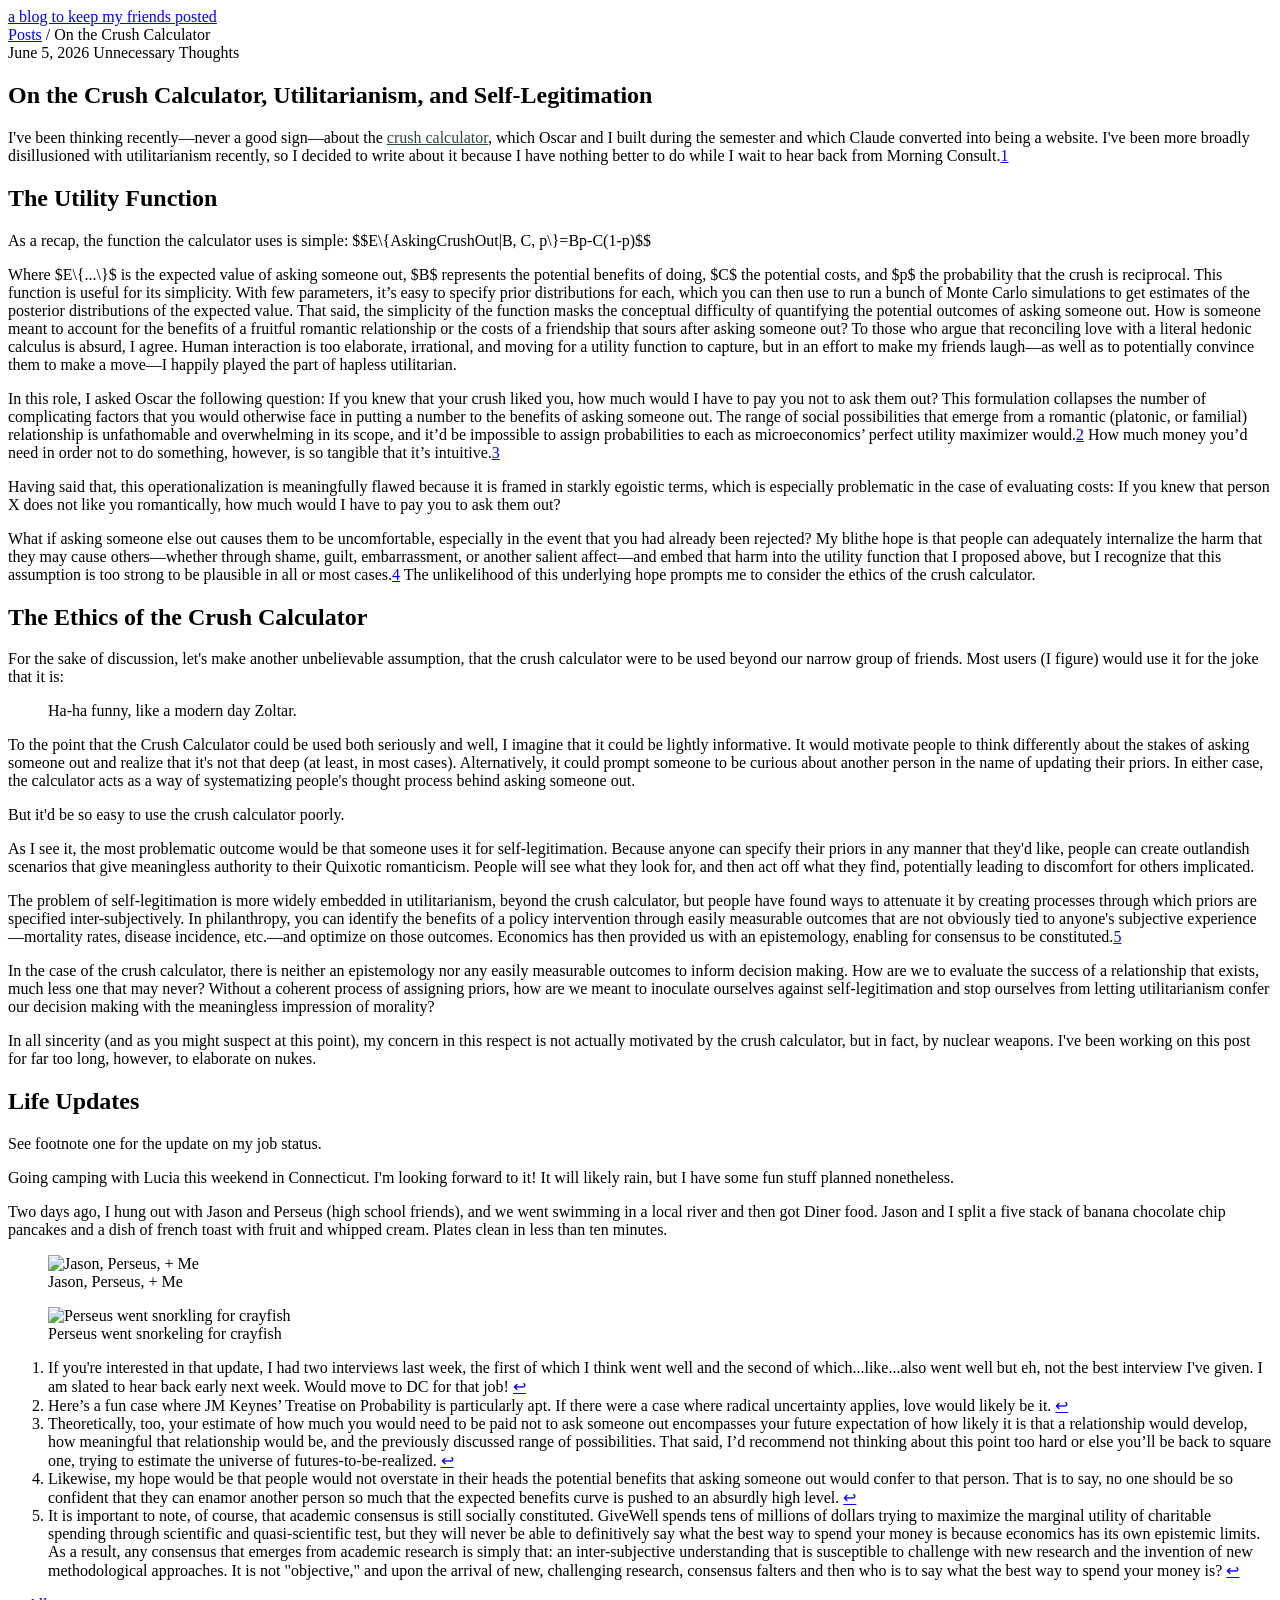
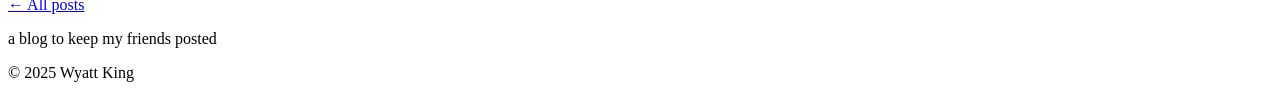
==== 2026-06-04- crush calculator.html @ 4b38e6b4 "Update 2026-06-04- crush calculator.html" ====
<!DOCTYPE html>
<html lang="en">
<head>
  <meta charset="UTF-8" />
  <meta name="viewport" content="width=device-width, initial-scale=1.0" />
  <!-- ① Change to your post title -->
  <title>on the crush calculator</title>
  <link rel="stylesheet" href="https://cdn.jsdelivr.net/npm/katex@0.16.9/dist/katex.min.css" />
  <script defer src="https://cdn.jsdelivr.net/npm/katex@0.16.9/dist/katex.min.js"></script>
  <script defer src="https://cdn.jsdelivr.net/npm/katex@0.16.9/dist/contrib/auto-render.min.js"
  onload="renderMathInElement(document.body, {
    delimiters: [
      { left: '$$', right: '$$', display: true },
      { left: '$',  right: '$',  display: false }
    ]
  })">
</script>
  <link rel="preconnect" href="https://fonts.googleapis.com" />
  <link rel="preconnect" href="https://fonts.gstatic.com" crossorigin />
  <link href="https://fonts.googleapis.com/css2?family=Playfair+Display:ital,wght@0,400;0,500;1,400;1,500&family=DM+Sans:wght@300;400;500&display=swap" rel="stylesheet" />
  <link rel="stylesheet" href="style.css" />
</head>
<body>

  <!-- ════════════════════════════════════════════
       MASTHEAD — leave unchanged for every post
       ════════════════════════════════════════════ -->
  <header class="masthead">
    <div class="masthead-inner">
      <nav class="masthead-nav">
        <a href="#"></a>
        <a href="#"></a>
        <a href="#"></a>
      </nav>
      <a class="masthead-logo" href="index.html">a blog to keep my friends posted</a>
      <div class="masthead-right"></div>
    </div>
  </header>

  <!-- ════════════════════════════════════════════
       BREADCRUMB
       ② Change "POST TITLE" to match your h1
       ════════════════════════════════════════════ -->
  <div class="breadcrumb">
    <a href="index.html">Posts</a>
    <span>/</span>
    On the Crush Calculator
  </div>

  <!-- ════════════════════════════════════════════
       ARTICLE
       ════════════════════════════════════════════ -->
  <article>
    <header class="post-header">
      <div class="post-meta">
        <!-- ③ Date — written out, e.g. "June 10, 2026" -->
        <span class="post-date">June 5, 2026</span>
        <!-- ④ Category tag — one word, lowercase, e.g. gossip / travel / misc -->
        <span class="tag">Unnecessary Thoughts</span>
      </div>
      <!-- ⑤ Post title -->
      <h1 class="post-title">On the Crush Calculator, Utilitarianism, and Self-Legitimation</h1>
    </header>
    
    <p>
      I've been thinking recently—never a good sign—about the <a href="https://wmk2114.github.io/Crush-Calculator/"; style = "color: #2a4a3e">crush calculator</a>,
      which Oscar and I built during the semester and which Claude converted into being a website. I've been more broadly disillusioned with utilitarianism recently, so
      I decided to write about it because I have nothing better to do while I wait to hear back from Morning Consult.<a href="#fn1" class="fn-ref" id="fnref1">1</a>
    </p>

    <!-- ════════════════════════════════════════════
         POST BODY
         Everything below is a live demo of every
         available element. Delete what you don't
         need and write over the example content.
         ════════════════════════════════════════════ -->
    <div class="post-body">

      <!-- ─── PARAGRAPHS ───────────────────────────
           Plain <p> tags. The stylesheet handles
           font, size (21px), line-height, and the
           gap between paragraphs automatically.
           ─────────────────────────────────────────── -->
      <h2>The Utility Function</h2>
      <p>
        As a recap, the function the calculator uses is simple:
        $$E\{AskingCrushOut|B, C, p\}=Bp-C(1-p)$$
        
        </p>
      
      
      <p>
        Where $E\{...\}$ is the expected value of asking someone out, $B$ represents the potential benefits of doing, 
        $C$ the potential costs, and $p$ the probability that the crush is reciprocal. 
        This function is useful for its simplicity. With few parameters, it’s easy to 
        specify prior distributions for each, which you can then use to run a bunch of Monte Carlo simulations to get estimates of the posterior distributions
        of the expected value. 
        That said, the simplicity of the function masks the conceptual difficulty of quantifying the potential outcomes of asking someone out.
        How is someone meant to account for 
        the benefits of a fruitful romantic relationship or the costs of a friendship that 
        sours after asking someone out? To those who argue that reconciling love with a literal 
        hedonic calculus is absurd, I agree. Human interaction is too elaborate, irrational, 
        and moving for a utility function to capture, but in an effort to make my friends 
        laugh—as well as to potentially convince them to make a move—I happily played the part of hapless utilitarian.
      </p>
      
      <p>
        In this role, I asked Oscar the following question: 
        If you knew that your crush liked you, how much would I have to pay you not to ask them out?  
        This formulation collapses the number of complicating factors that you would otherwise face in 
        putting a number to the benefits of asking someone out. 
        The range of social possibilities that emerge from a romantic (platonic, or familial) relationship is 
        unfathomable and overwhelming in its scope, and it’d be impossible to assign probabilities to each as 
        microeconomics’ perfect utility maximizer would.<a href="#fn2" class="fn-ref" id="fnref2">2</a> 
        How much money you’d need in order not to do something, 
        however, is so tangible that it’s intuitive.<a href="#fn3" class="fn-ref" id="fnref3">3</a>
      </p>
      
      <p>
        Having said that, this operationalization is meaningfully flawed because it is framed 
        in starkly egoistic terms, which is especially problematic in the case of evaluating costs: 
        If you knew that person X does not like you romantically, how much would I have to pay you to ask them out? 
      </p>
      
      <p>
        What if asking someone else out causes them to be uncomfortable, especially in the event that you had already 
        been rejected? 
        My blithe hope is that people can adequately internalize the harm that they may 
        cause others—whether through shame, guilt, embarrassment, or another salient affect—and embed 
        that harm into the utility function that I proposed above, but I recognize that this assumption is too strong
        to be plausible in all or most cases.<a href="#fn4" class="fn-ref" id="fnref4">4</a> The unlikelihood of this 
        underlying hope prompts me to consider the ethics of the crush calculator.
      </p>
      
      <h2>The Ethics of the Crush Calculator</h2>
      
      <p>
        For the sake of discussion, let's make another unbelievable assumption, that the crush calculator were to be used
        beyond our narrow group of friends. Most users (I figure) would use it for the joke that it is:
      </p>
      
      <blockquote>
        Ha-ha funny, like a modern day Zoltar.
      </blockquote>
      
      <p>
        To the point that the Crush Calculator could be used both seriously and well, I imagine that it could be lightly informative. 
        It would motivate people to think differently about the stakes of asking someone out and realize that it's not that deep (at least, in most cases).
        Alternatively, it could prompt someone to be curious about another person in the name of updating their priors. 
        In either case, the calculator acts as a way of systematizing people's thought process behind asking someone out.
      </p>
      
      <p>
        But it'd be so easy to use the crush calculator poorly.
      </p>
      
      <p>
        As I see it, the most problematic outcome would be that someone uses it for self-legitimation. Because anyone can specify their priors in 
        any manner that they'd like, people can create outlandish scenarios that give meaningless authority to their Quixotic romanticism.
        People will see what they look for, and then act off what they find, potentially leading to discomfort 
        for others implicated.
      </p>
      
      <p>
        The problem of self-legitimation is more widely embedded in utilitarianism, beyond the crush calculator, but people have found ways to attenuate it by creating processes through which
        priors are specified
        inter-subjectively. In philanthropy, you
        can identify the benefits of a policy intervention through 
        easily measurable outcomes that are not obviously tied to anyone's subjective experience—mortality rates, disease incidence, etc.—and optimize on those outcomes.
        Economics has then provided us with an epistemology, enabling for consensus to be constituted.<a href="#fn5" class="fn-ref" id="fnref5">5</a>
      </p>
      
      <p>
        In the case of the crush calculator, there is neither an epistemology nor any easily measurable outcomes to inform decision making.
        How are we to evaluate the success of a relationship that exists, much less one that may never? Without a coherent process of assigning priors,
        how are we meant to inoculate ourselves against self-legitimation and stop ourselves from letting utilitarianism confer our decision making with 
        the meaningless impression of morality?
      </p>
      
      <p>
        In all sincerity (and as you might suspect at this point), my concern in this respect is not actually motivated by the crush calculator, but in fact,
        by nuclear weapons. I've been working on this post for far too long, however, to elaborate on nukes.
      </p>
      
      <h2>Life Updates</h2>
      <p>
        See footnote one for the update on my job status.
      </p>
      
       <p>
        Going camping with Lucia this weekend in Connecticut. I'm looking forward to it! It will likely rain, but I have some fun stuff planned nonetheless.
      </p>
      
      <p>
        Two days ago, I hung out with Jason and Perseus (high school friends),
      and we went swimming in a local river and then got Diner food. Jason and I split a five stack of banana chocolate chip pancakes and a dish of french toast with fruit and whipped cream. Plates clean in less than ten minutes.
      </p>
      
      <figure class="post-photo">
        <img src="imgs/IMG_0951.jpg" alt="Jason, Perseus, + Me" />
        <figcaption>Jason, Perseus, + Me</figcaption>
      </figure>
      
      <figure class="post-photo">
        <img src="imgs/PANA1291.jpg" alt="Perseus went snorkling for crayfish" />
        <figcaption>Perseus went snorkeling for crayfish</figcaption>
      </figure>
      
        <!-- Footnotes — always at the very bottom of .post-body -->
  <aside class="footnotes">
    <ol>
      <li id="fn1">
        If you're interested in that update, I had two interviews last week, the first of which I think went well and the second
        of which...like...also went well but eh, not the best interview I've given. I am slated to hear back early next week. Would move to DC for that job!
        <a href="#fnref1" class="fn-back">↩</a>
      </li>
      <li id="fn2">
        Here’s a fun case where JM Keynes’ Treatise on Probability is particularly apt. If there were a case where radical uncertainty applies, love would likely be it.
        <a href="#fnref2" class="fn-back">↩</a>
      </li>
      <li id="fn3">
        Theoretically, too, your estimate of how much you would need to be paid not to 
        ask someone out encompasses your future expectation of how likely it is that a 
        relationship would develop, how meaningful that relationship would be, and the 
        previously discussed range of possibilities. That said, I’d recommend not thinking about 
        this point too hard or else you’ll be back to square one, trying to estimate the universe of futures-to-be-realized. 
        <a href="#fnref3" class="fn-back">↩</a>
      </li>
      <li id="fn4">
        Likewise, my hope would be that people would not overstate in 
        their heads the potential benefits that asking someone out would confer to that person.
        That is to say, no one should be so confident
        that they can enamor another person so much that the expected benefits curve is pushed to an absurdly high level.
        <a href="#fnref4" class="fn-back">↩</a>
      </li>
            <li id="fn5">
        It is important to note, of course, that academic consensus is still socially constituted.
        GiveWell spends tens of millions of dollars trying to maximize the marginal utility of charitable spending through
        scientific and quasi-scientific test, but they will never be able to definitively say what the best way to
        spend your money is because economics has its own epistemic limits. As a result, any consensus that emerges
        from academic research is simply that: an inter-subjective understanding that is susceptible to challenge with new research
        and the invention of new methodological approaches. It is not "objective," and upon the arrival of new, challenging research,
        consensus falters and then who is to say what the best way to spend your money is?
        <a href="#fnref5" class="fn-back">↩</a>
      </li>
    </ol>
  </aside>
      
      </div>

 
  </article>

  <!-- ════════════════════════════════════════════
       POST NAV
       "← All posts" always stays.
       Uncomment the right arrow when a newer
       post exists and fill in its filename.
       ════════════════════════════════════════════ -->
  <div class="post-nav">
    <a href="/index.html">← All posts</a>
    <!--
    <a href="/posts/NEXT-POST-SLUG.html">Next post →</a>
    -->
  </div>

  <!-- ════════════════════════════════════════════
       FOOTER — leave unchanged
       ════════════════════════════════════════════ -->
  <footer>
    <p class="footer-logo">a blog to keep my friends posted</p>
    <p>&copy; 2025 Wyatt King</p>
  </footer>

</body>
</html>
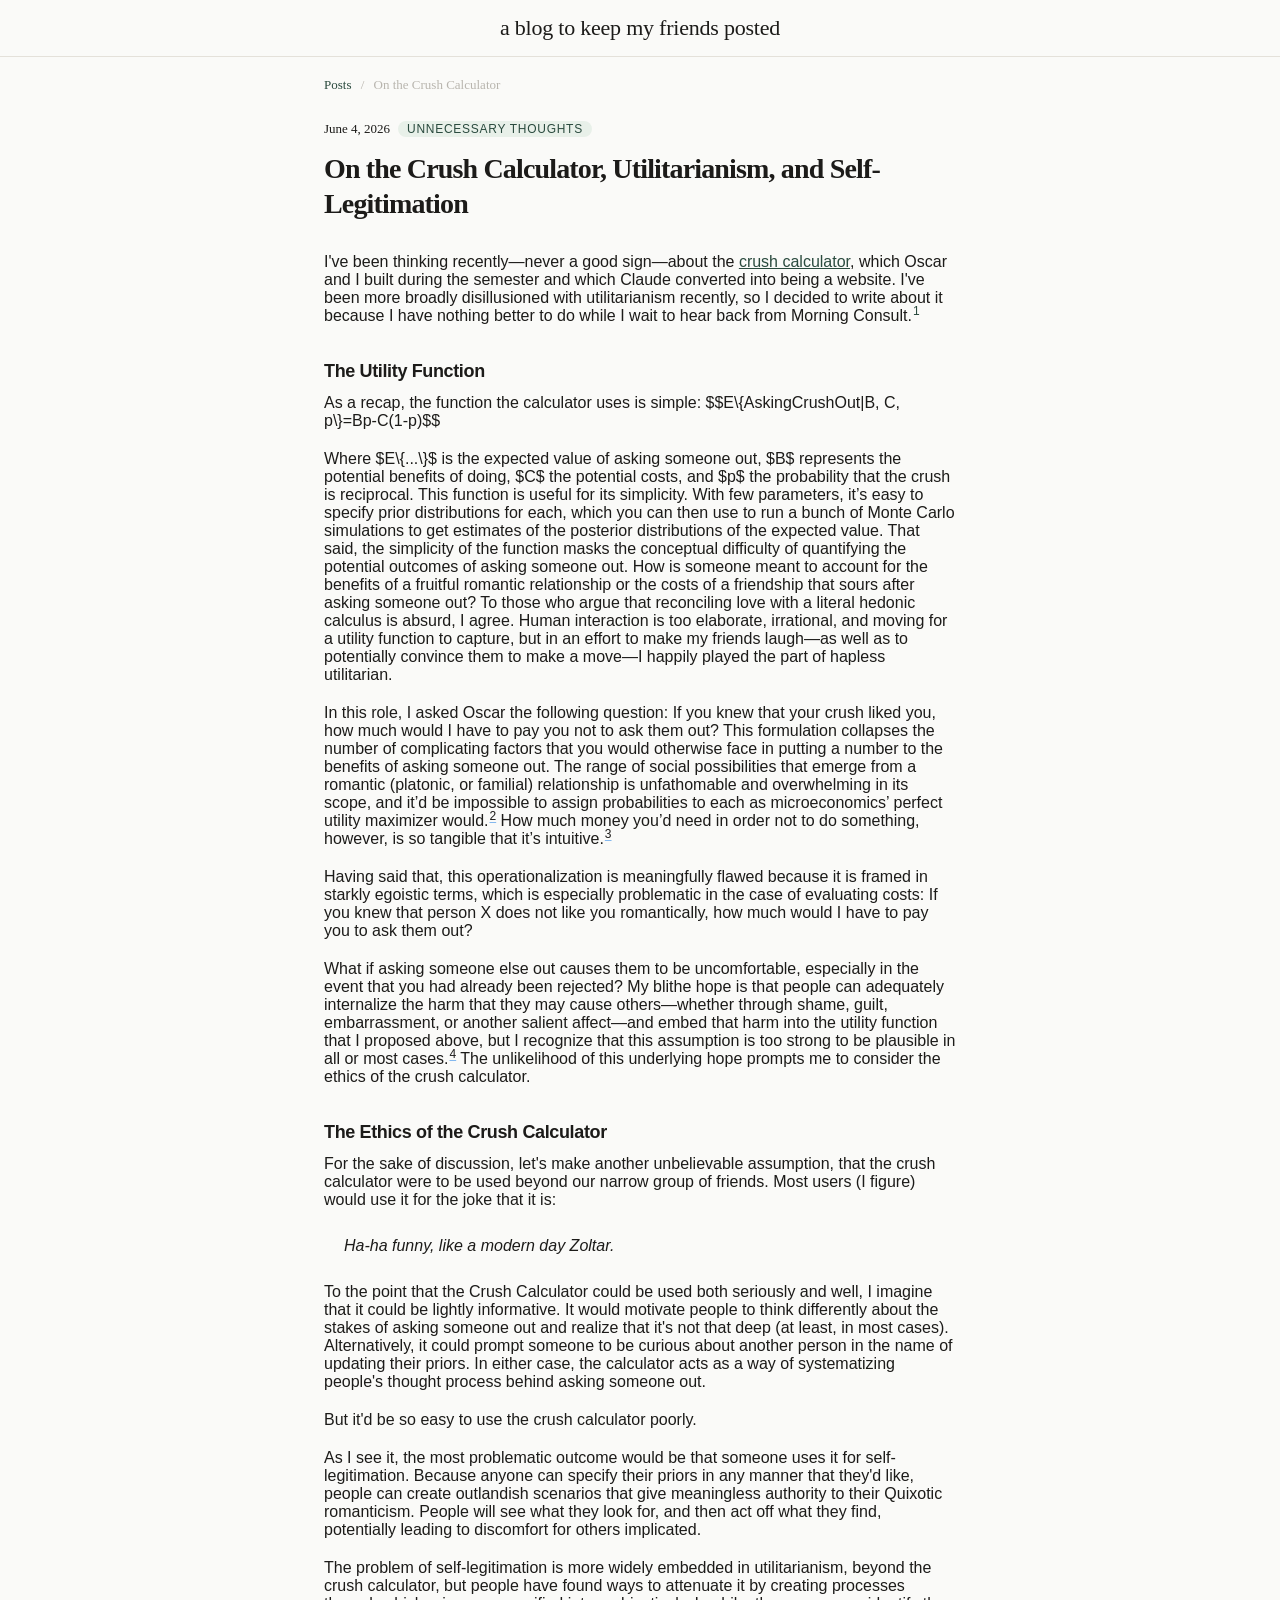
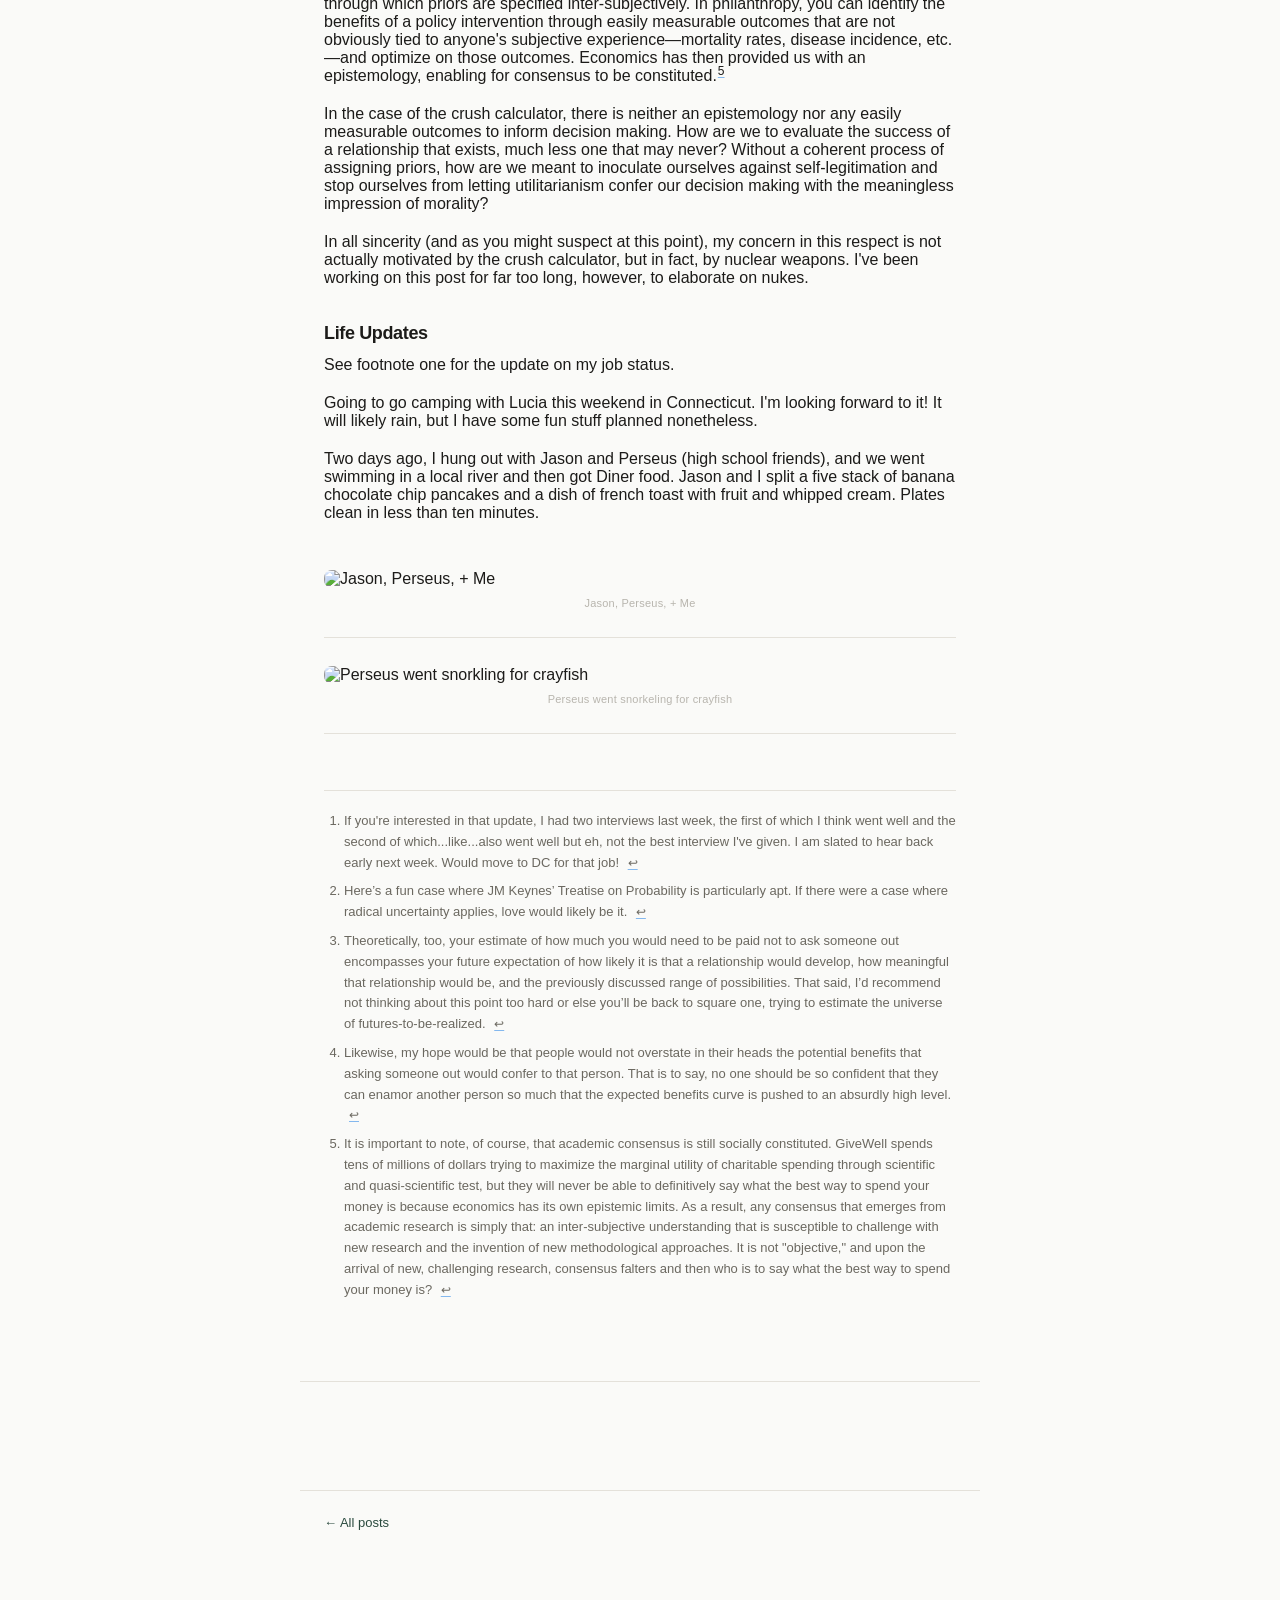
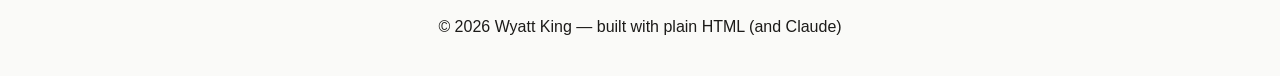
==== commit 95e6578f: "Update 2026-06-04- crush calculator.html" ====
--- a/2026-06-04- crush calculator.html
+++ b/2026-06-04- crush calculator.html
@@ -32,7 +32,7 @@
         <a href="#"></a>
         <a href="#"></a>
       </nav>
-      <a class="masthead-logo" href="index.html">a blog to keep my friends posted</a>
+      <a class="masthead-logo" href="https://isthistheplace.github.io/a-blog-to-keep-my-friends-posted/index.html">a blog to keep my friends posted</a>
       <div class="masthead-right"></div>
     </div>
   </header>
@@ -54,7 +54,7 @@
     <header class="post-header">
       <div class="post-meta">
         <!-- ③ Date — written out, e.g. "June 10, 2026" -->
-        <span class="post-date">June 5, 2026</span>
+        <span class="post-date">June 4, 2026</span>
         <!-- ④ Category tag — one word, lowercase, e.g. gossip / travel / misc -->
         <span class="tag">Unnecessary Thoughts</span>
       </div>
@@ -188,7 +188,7 @@
       </p>
       
        <p>
-        Going camping with Lucia this weekend in Connecticut. I'm looking forward to it! It will likely rain, but I have some fun stuff planned nonetheless.
+        Going to go camping with Lucia this weekend in Connecticut. I'm looking forward to it! It will likely rain, but I have some fun stuff planned nonetheless.
       </p>
       
       <p>
@@ -251,6 +251,25 @@
  
   </article>
 
+    <div class="comments-wrap">
+<script src="https://giscus.app/client.js"
+        data-repo="isthistheplace/a-blog-to-keep-my-friends-posted"
+        data-repo-id="R_kgDOSyWA9Q"
+        data-category="Comments"
+        data-category-id="DIC_kwDOSyWA9c4C-3jo"
+        data-mapping="pathname"
+        data-strict="0"
+        data-reactions-enabled="1"
+        data-emit-metadata="0"
+        data-input-position="bottom"
+        data-theme="light_high_contrast"
+        data-lang="en"
+        crossorigin="anonymous"
+        async>
+</script>
+  </div>
+
+
   <!-- ════════════════════════════════════════════
        POST NAV
        "← All posts" always stays.
@@ -258,7 +277,7 @@
        post exists and fill in its filename.
        ════════════════════════════════════════════ -->
   <div class="post-nav">
-    <a href="/index.html">← All posts</a>
+    <a href="index.html">← All posts</a>
     <!--
     <a href="/posts/NEXT-POST-SLUG.html">Next post →</a>
     -->
@@ -268,8 +287,7 @@
        FOOTER — leave unchanged
        ════════════════════════════════════════════ -->
   <footer>
-    <p class="footer-logo">a blog to keep my friends posted</p>
-    <p>&copy; 2025 Wyatt King</p>
+    &copy; 2026 Wyatt King &mdash; built with plain HTML (and Claude)
   </footer>
 
 </body>
--- a/style.css
+++ b/style.css
@@ -0,0 +1,879 @@
+/* ============================================================
+   Field Notes — Shared Stylesheet
+   ============================================================
+   Import this file in every page:
+   <link rel="stylesheet" href="/style.css" />
+   ============================================================ */
+
+/* ── Reset & Box Model ── */
+*, *::before, *::after { box-sizing: border-box; margin: 0; padding: 0; }
+
+/* ── Design Tokens ── */
+:root {
+  --serif:      'Playfair Display', Georgia, serif;
+  --sans:       'DM Sans', -apple-system, 'SF Pro Text', sans-serif;
+
+  --ink:        #1c1b19;
+  --ink-soft:   #6b6860;
+  --ink-faint:  #b8b5ae;
+  --paper:      #fafaf8;
+  --rule:       #e4e1da;
+  --accent:     #2a4a3e;
+
+  --max-width:  680px;
+  --radius:     8px;
+}
+
+html { scroll-behavior: smooth; }
+body {
+  font-family: var(--sans);
+  background: var(--paper);
+  color: var(--ink);
+  -webkit-font-smoothing: antialiased;
+}
+
+
+/* ============================================================
+   MASTHEAD (shared across all pages)
+   ============================================================ */
+.masthead {
+  border-bottom: 1px solid var(--rule);
+  padding: 0 40px;
+  background: var(--paper);
+  position: sticky;
+  top: 0;
+  z-index: 10;
+}
+.masthead-inner {
+  max-width: 1080px;
+  margin: 0 auto;
+  display: grid;
+  grid-template-columns: 1fr auto 1fr;
+  align-items: center;
+  height: 56px;
+}
+.masthead-nav { display: flex; gap: 24px; }
+.masthead-nav a,
+.masthead-right a {
+  font-size: 11px;
+  letter-spacing: .12em;
+  text-transform: uppercase;
+  color: var(--ink-soft);
+  text-decoration: none;
+  font-weight: 500;
+  transition: color .15s;
+}
+.masthead-nav a:hover,
+.masthead-right a:hover { color: var(--ink); }
+.masthead-logo {
+  font-family: var(--serif);
+  font-size: 22px;
+  font-weight: 500;
+  letter-spacing: -.01em;
+  text-align: center;
+  color: var(--ink);
+  text-decoration: none;
+}
+.masthead-right { display: flex; justify-content: flex-end; align-items: center; }
+
+
+/* ============================================================
+   SEARCH (index.html only, but defined here for convenience)
+   ============================================================ */
+.search-wrap { position: relative; }
+.search-input {
+  width: 0; padding: 0;
+  border: none; border-bottom: 1px solid transparent;
+  background: transparent;
+  font-family: var(--sans); font-size: 12px; color: var(--ink);
+  outline: none;
+  transition: width .25s ease, padding .25s ease, border-color .25s ease;
+  vertical-align: middle;
+}
+.search-input::placeholder { color: var(--ink-faint); }
+.search-input.open { width: 160px; padding: 2px 24px 2px 0; border-bottom-color: var(--rule); }
+.search-input.open:focus { border-bottom-color: var(--ink-soft); }
+.search-btn {
+  background: none; border: none; cursor: pointer;
+  padding: 0 0 0 10px; color: var(--ink-soft);
+  display: flex; align-items: center; transition: color .15s;
+}
+.search-btn:hover { color: var(--ink); }
+.search-clear {
+  position: absolute; right: 20px; top: 50%; transform: translateY(-50%);
+  background: none; border: none; cursor: pointer;
+  color: var(--ink-faint); font-size: 14px; line-height: 1; padding: 0; display: none;
+}
+.search-clear.visible { display: block; }
+
+
+/* ============================================================
+   SHARED COLUMN / PAGE WRAPPER
+   ============================================================ */
+.page {
+  max-width: var(--max-width);
+  margin: 0 auto;
+  padding: 0 40px;
+}
+
+
+/* ============================================================
+   HERO IMAGE  (index.html)
+   ============================================================ */
+.hero {
+  max-width: var(--max-width);
+  margin: 36px auto 0;
+  padding: 0 40px;
+}
+.hero img {
+  display: block;
+  width: 100%;
+  height: auto;
+  border-radius: var(--radius);
+}
+
+
+/* ============================================================
+   POST LIST  (index.html)
+   ============================================================ */
+.post-list-container {
+  position: relative;
+  overflow: hidden;
+}
+
+.post-list-container.collapsed {
+  max-height: calc(3 * 110px);
+}
+
+.post-list {
+  margin-top: 36px;
+  padding-bottom: 60px;
+}
+
+.post-list-footer {
+  position: absolute;
+  inset: auto 0 0;
+  display: grid;
+  place-items: center;
+  pointer-events: none;
+}
+
+.post-list-fade {
+  position: absolute;
+  inset: auto 0 0;
+  height: 140px;
+  background: linear-gradient(transparent, rgba(250, 248, 248, 0.95) 50%, var(--paper));
+  pointer-events: none;
+}
+
+.post-list-more {
+  position: relative;
+  z-index: 1;
+  margin-bottom: 16px;
+  width: 44px;
+  height: 44px;
+  border: 1px solid rgba(28, 27, 25, 0.15);
+  border-radius: 999px;
+  background: rgba(255, 255, 255, 0.95);
+  color: var(--ink);
+  cursor: pointer;
+  pointer-events: auto;
+  display: inline-flex;
+  align-items: center;
+  justify-content: center;
+  transition: transform .2s ease, background .2s ease;
+}
+
+.post-list-more:hover {
+  transform: translateY(-2px);
+  background: #fff;
+}
+
+.post-list-container:not(.collapsed) .post-list-footer {
+  display: none;
+}
+
+.post-row {
+  display: flex;
+  align-items: baseline;
+  justify-content: space-between;
+  gap: 24px;
+  padding: 20px 0;
+  border-bottom: 1px solid var(--rule);
+  text-decoration: none;
+  color: inherit;
+}
+.post-row:first-child { border-top: 1px solid var(--rule); }
+.post-row.hidden { display: none; }
+.post-row-left { flex: 1; min-width: 0; }
+.post-kicker {
+  font-size: 10px;
+  letter-spacing: .14em;
+  text-transform: uppercase;
+  color: var(--accent);
+  font-weight: 500;
+  margin-bottom: 6px;
+}
+.post-row-title {
+  font-family: var(--serif);
+  font-size: 20px;
+  line-height: 1.3;
+  letter-spacing: -.01em;
+  margin-bottom: 6px;
+  transition: color .15s;
+}
+.post-row:hover .post-row-title { color: var(--accent); }
+.post-row-excerpt { font-size: 13px; line-height: 1.55; color: var(--ink-soft); }
+.post-row-meta { font-size: 11px; color: var(--ink-faint); white-space: nowrap; flex-shrink: 0; text-align: right; }
+.post-row-meta span { display: block; line-height: 1.7; }
+
+.no-results {
+  display: none;
+  padding: 48px 0;
+  font-size: 14px;
+  color: var(--ink-faint);
+  text-align: center;
+  border-top: 1px solid var(--rule);
+}
+
+
+/* ============================================================
+   INLINE PHOTO  (usable on both index and post pages)
+   Drop a <figure class="post-photo"> anywhere to insert a photo.
+   ============================================================ */
+.post-photo { padding: 28px 0; border-bottom: 1px solid var(--rule); }
+.post-photo img {
+  display: block;
+  width: 100%;
+  height: auto;
+  border-radius: var(--radius);
+  border: none;
+}
+.post-photo figcaption {
+  margin-top: 9px;
+  font-size: 11px;
+  color: var(--ink-faint);
+  letter-spacing: .02em;
+  text-align: center;
+}
+
+
+/* ============================================================
+   POST PAGE  (post.html and all individual posts)
+   ============================================================ */
+
+/* Breadcrumb */
+.breadcrumb {
+  font-family: var(--serif);
+  max-width: var(--max-width);
+  margin: 0 auto;
+  padding: 20px 24px 0;
+  font-size: 13px;
+  color: var(--ink-faint);
+}
+.breadcrumb a { color: var(--accent); text-decoration: none; }
+.breadcrumb a:hover { text-decoration: underline; }
+.breadcrumb span { margin: 0 6px; }
+
+
+/* Article wrapper */
+article {
+  max-width: var(--max-width);
+  margin: 0 auto;
+  padding: 28px 24px 80px;
+}
+
+/* Post header */
+.post-header { 
+  margin-bottom: 32px; 
+  
+}
+.post-meta {
+  display: flex;
+  align-items: center;
+  gap: 8px;
+  flex-wrap: wrap;
+  margin-bottom: 14px;
+}
+.post-date {
+  font-family: var(--serif);
+  font-size: 13px;
+      color: var(--color-muted);}
+.tag {
+  font-size: 12px;
+  font-weight: 500;
+  color: var(--accent);
+  background: #e8f0e9;
+  border-radius: 20px;
+  padding: 1px 9px;
+  font-family: var(--sans);
+  text-transform: uppercase;
+  letter-spacing: .06em;
+}
+h1.post-title {
+  font-family: var(--serif);
+  font-size: 28px;
+      font-weight: 700;
+      letter-spacing: -0.03em;
+      line-height: 1.25;
+      color: var(--color-text);
+}
+
+/* Post subtitle
+   Usage: place immediately after <h1 class="post-title">
+   <p class="post-subtitle">Your subtitle here</p>
+*/
+.post-subtitle {
+  font-family: var(--serif);
+  font-size: 18px;
+  font-weight: 400;
+  font-style: italic;
+  color: var(--ink-soft);
+  line-height: 1.4;
+  margin-top: 10px;
+}
+
+/* Post body */
+.post-body { font-size: 16px; }
+
+    .post-body p { margin-bottom: 20px; }
+    .post-body p:last-child { margin-bottom: 0; }
+
+    .post-body h2 {
+      font-size: 18px;
+      font-weight: 600;
+      letter-spacing: -0.02em;
+      margin: 36px 0 12px;
+    }
+
+    .post-body blockquote {
+      border-left: 3px solid var(--color-border);
+      margin: 24px 0;
+      padding: 4px 0 4px 20px;
+      color: var(--color-muted);
+      font-style: italic;
+    }
+
+    .post-body a {
+      color: var(--color-accent);
+      text-decoration: underline;
+      text-decoration-color: #84b8ee;
+      text-underline-offset: 2px;
+    }
+    .post-body a:hover { text-decoration-color: var(--color-accent); }
+
+    .post-body hr {
+      border: none;
+      border-top: 1px solid var(--color-border);
+      margin: 40px 0;
+    }
+
+    .video-wrap {
+      position: relative;
+      width: 100%;
+      padding-bottom: 56.25%;
+      height: 0;
+      overflow: hidden;
+      margin: 0;
+      border-radius: 14px;
+      box-shadow: 0 12px 30px rgba(28, 27, 25, 0.08);
+    }
+
+    .video-wrap iframe {
+      position: absolute;
+      inset: 0;
+      width: 100%;
+      height: 100%;
+      border: 0;
+      border-radius: 14px;
+    }
+
+    .video-gallery {
+      margin: 32px 0;
+    }
+
+    .video-gallery h2 {
+      margin-bottom: 20px;
+      font-size: 22px;
+      letter-spacing: -0.02em;
+    }
+
+    .carousel-container {
+      overflow: hidden;
+      position: relative;
+    }
+
+    .carousel-track {
+      display: flex;
+      transition: transform 0.35s ease;
+      gap: 0;
+    }
+
+    .carousel-item {
+      min-width: 100%;
+      flex-shrink: 0;
+      box-sizing: border-box;
+      padding: 0 12px;
+    }
+
+    .carousel-container {
+      overflow: hidden;
+      position: relative;
+      margin: 0 -12px;
+    }
+
+    .video-card {
+      display: flex;
+      flex-direction: column;
+      gap: 12px;
+      background: #fff;
+      border: 1px solid rgba(224, 221, 217, 0.9);
+      border-radius: 16px;
+      padding: 16px;
+      box-shadow: 0 10px 24px rgba(28, 27, 25, 0.05);
+    }
+
+    .video-caption {
+      margin: 0;
+      font-size: 14px;
+      color: var(--ink-soft);
+    }
+
+    .carousel-controls {
+      display: flex;
+      justify-content: center;
+      align-items: center;
+      gap: 16px;
+      margin-top: 18px;
+    }
+
+    .carousel-button {
+      width: 44px;
+      height: 44px;
+      border: 1px solid rgba(28, 27, 25, 0.15);
+      border-radius: 999px;
+      background: #fff;
+      color: var(--ink);
+      font-size: 18px;
+      cursor: pointer;
+      transition: transform 0.2s ease, background 0.2s ease;
+    }
+
+    .carousel-button:hover {
+      transform: translateY(-1px);
+      background: #f8f6f2;
+    }
+
+    .carousel-counter {
+      font-size: 14px;
+      color: var(--ink-soft);
+    }
+
+    @media (max-width: 820px) {
+      .carousel-controls {
+        flex-direction: column;
+      }
+    }
+
+/* Post nav (prev / next) */
+.post-nav {
+  max-width: var(--max-width);
+  margin: 0 auto;
+  padding: 24px 24px 48px;
+  display: flex;
+  justify-content: space-between;
+  border-top: 1px solid var(--rule);
+}
+.post-nav a {
+  font-family: var(--sans);
+  font-size: 13px;
+  color: var(--accent);
+  text-decoration: none;
+  display: flex;
+  align-items: center;
+  gap: 5px;
+}
+.post-nav a:hover { text-decoration: underline; }
+
+
+/* ============================================================
+   SEARCH HIGHLIGHT  (shared)
+   ============================================================ */
+mark {
+  background: #e8f0e9;
+  color: var(--accent);
+  border-radius: 2px;
+  padding: 0 1px;
+  font-style: normal;
+}
+
+/* ============================================================
+   FOOTNOTES
+   ============================================================
+   USAGE:
+ 
+   1. In your text, place the superscript reference:
+      <a href="#fn1" class="fn-ref" id="fnref1">1</a>
+ 
+   2. At the bottom of .post-body, add the footnote list:
+      <aside class="footnotes">
+        <ol>
+          <li id="fn1">
+            The footnote text goes here.
+            <a href="#fnref1" class="fn-back">↩</a>
+          </li>
+        </ol>
+      </aside>
+ 
+   The ↩ link jumps the reader back to where they were in the text.
+   Repeat the pattern for as many footnotes as you need,
+   incrementing the numbers: fn1/fnref1, fn2/fnref2, etc.
+   ============================================================ */
+ 
+/* Superscript reference number in the body text */
+.fn-ref {
+  font-family: var(--sans);
+  font-size: 12px;
+  font-style: normal;
+  vertical-align: super;
+  line-height: 0;             /* prevents the superscript from expanding line-height */
+  color: var(--accent);
+  text-decoration: none;
+  margin-left: 1px;
+}
+.fn-ref:hover { text-decoration: underline; }
+ 
+/* Footnote section container */
+.footnotes {
+  margin-top: 56px;
+  padding-top: 20px;
+  border-top: 1px solid var(--rule);
+}
+ 
+/* Ordered list inside the footnote block */
+.footnotes ol {
+  list-style: decimal;
+  padding-left: 20px;
+  margin: 0;
+}
+ 
+/* Each footnote item */
+.footnotes li {
+  font-family: var(--sans);
+  font-size: 13px;
+  line-height: 1.6;
+  color: var(--ink-soft);
+  margin-bottom: 8px;
+}
+.footnotes li:last-child { margin-bottom: 0; }
+ 
+/* The ↩ back-link */
+.fn-back {
+  font-size: 12px;
+  color: var(--ink-faint);
+  text-decoration: none;
+  margin-left: 5px;
+}
+.fn-back:hover { color: var(--accent); }
+ 
+
+/* ============================================================
+   COMMENTS  (Giscus embed)
+   ============================================================ */
+.comments-wrap {
+  max-width: var(--max-width);
+  margin: 0 auto;
+  padding: 48px 24px 60px;
+  border-top: 1px solid var(--rule);
+}
+
+.updates-cta {
+  max-width: var(--max-width);
+  margin: 32px auto;
+  padding: 0 24px;
+}
+
+.updates-cta-card {
+  display: flex;
+  flex-wrap: wrap;
+  justify-content: space-between;
+  gap: 24px;
+  background: #ffffff;
+  border: 1px solid var(--rule);
+  border-radius: 18px;
+  padding: 28px;
+  box-shadow: 0 14px 32px rgba(28, 27, 25, 0.06);
+}
+
+.updates-cta-copy {
+  max-width: 520px;
+}
+
+.updates-cta-label {
+  margin: 0 0 10px;
+  font-size: 11px;
+  letter-spacing: .14em;
+  text-transform: uppercase;
+  color: var(--accent);
+  font-weight: 500;
+}
+
+.updates-cta-card h2 {
+  margin: 0 0 14px;
+  font-family: var(--serif);
+  font-size: 28px;
+  line-height: 1.15;
+  color: var(--ink);
+}
+
+.updates-cta-card p {
+  margin: 0;
+  color: var(--ink-soft);
+  line-height: 1.8;
+}
+
+.updates-cta-action {
+  display: flex;
+  flex-direction: column;
+  gap: 12px;
+  min-width: 240px;
+}
+
+.updates-inline {
+  display: flex;
+  flex-wrap: wrap;
+  justify-content: center;
+  gap: 12px;
+  align-items: center;
+  padding: 16px 0;
+  border-bottom: 1px solid var(--rule);
+  text-align: center;
+}
+
+.btn-small {
+  padding: 10px 14px;
+  font-size: 13px;
+  border-radius: 8px;
+}
+
+.updates-inline .updates-form {
+  display: flex;
+  flex-wrap: wrap;
+  gap: 10px;
+  align-items: center;
+}
+
+.updates-inline .updates-form input {
+  flex: 1 1 180px;
+  min-width: 180px;
+  padding: 10px 12px;
+  border: 1px solid var(--rule);
+  border-radius: 8px;
+  background: #fff;
+  color: var(--ink);
+  font-size: 13px;
+}
+
+@media (max-width: 720px) {
+  .updates-inline {
+    flex-direction: column;
+    align-items: stretch;
+    padding: 18px 0;
+  }
+  .updates-inline .updates-form {
+    flex-direction: column;
+    align-items: stretch;
+  }
+}
+
+.btn {
+  display: inline-flex;
+  align-items: center;
+  justify-content: center;
+  border-radius: 10px;
+  border: 1px solid transparent;
+  padding: 14px 18px;
+  font-family: var(--sans);
+  font-size: 14px;
+  font-weight: 500;
+  cursor: pointer;
+  transition: transform .15s ease, box-shadow .15s ease, background .15s ease, border-color .15s ease;
+  text-align: center;
+}
+
+.btn:hover {
+  transform: translateY(-1px);
+}
+
+.btn-primary {
+  background: var(--accent);
+  color: #fff;
+  border-color: var(--accent);
+}
+
+.btn-primary:hover {
+  background: #223c32;
+}
+
+.btn-secondary {
+  background: var(--paper);
+  color: var(--ink);
+  border-color: var(--rule);
+}
+
+.btn-secondary:hover {
+  background: #f5f2ed;
+}
+
+.updates-form {
+  display: flex;
+  flex-wrap: wrap;
+  gap: 10px;
+  align-items: flex-start;
+  width: 100%;
+}
+
+.updates-form input {
+  flex: 1 1 220px;
+  min-width: 220px;
+  padding: 14px 16px;
+  border: 1px solid var(--rule);
+  border-radius: 10px;
+  background: #fff;
+  color: var(--ink);
+  font-size: 14px;
+}
+
+.updates-success {
+  margin: 0;
+  color: var(--accent);
+  font-weight: 600;
+}
+
+.hidden {
+  display: none !important;
+}
+
+@media (max-width: 720px) {
+  .updates-cta-card {
+    flex-direction: column;
+  }
+  .updates-form {
+    flex-direction: column;
+  }
+}
+
+/* ============================================================
+   PROFILE PAGE  (profile_template.html and individual profiles)
+   ============================================================ */
+.profile-wrap {
+  max-width: var(--max-width);
+  margin: 48px auto 80px;
+  padding: 0 24px;
+  display: grid;
+  grid-template-columns: 220px 1fr;
+  gap: 48px;
+  align-items: start;
+}
+
+.profile-media { position: sticky; top: 80px; }
+
+.profile-photo {
+  width: 100%;
+  aspect-ratio: 3 / 2;
+  object-fit: cover;
+  border-radius: var(--radius);
+  display: block;
+}
+
+.profile-collage {
+  display: grid;
+  grid-template-columns: 1fr 1fr;
+  gap: 6px;
+}
+.profile-collage img {
+  width: 100%;
+  aspect-ratio: 1;
+  object-fit: cover;
+  border-radius: 4px;
+  display: block;
+}
+.profile-collage img:first-child {
+  grid-column: 1 / -1;
+  aspect-ratio: 3 / 2;
+}
+
+.profile-kicker {
+  font-size: 10px;
+  letter-spacing: .14em;
+  text-transform: uppercase;
+  color: var(--accent);
+  font-weight: 500;
+  margin-bottom: 10px;
+}
+
+.profile-name {
+  font-family: var(--serif);
+  font-size: 36px;
+  font-weight: 500;
+  letter-spacing: -.02em;
+  line-height: 1.15;
+  color: var(--ink);
+  margin-bottom: 10px;
+}
+
+.profile-subtitle {
+  font-family: var(--serif);
+  font-size: 17px;
+  font-style: italic;
+  color: var(--ink-soft);
+  line-height: 1.4;
+  margin-bottom: 28px;
+  padding-bottom: 24px;
+  border-bottom: 1px solid var(--rule);
+}
+
+.profile-bio {
+  font-size: 15px;
+  line-height: 1.75;
+  color: var(--ink);
+}
+.profile-bio p { margin-bottom: 18px; }
+.profile-bio p:last-child { margin-bottom: 0; }
+
+.profile-facts {
+  display: flex;
+  flex-wrap: wrap;
+  gap: 8px;
+  margin-top: 28px;
+  padding-top: 24px;
+  border-top: 1px solid var(--rule);
+}
+
+.profile-fact {
+  font-size: 11px;
+  font-weight: 500;
+  letter-spacing: .06em;
+  text-transform: uppercase;
+  color: var(--accent);
+  background: #e8f0e9;
+  border-radius: 20px;
+  padding: 4px 12px;
+}
+
+@media (max-width: 600px) {
+  .profile-wrap {
+    grid-template-columns: 1fr;
+    gap: 28px;
+  }
+  .profile-media { position: static; }
+  .profile-photo { aspect-ratio: 4 / 3; }
+}
+
+
+/* ============================================================
+   FOOTER  (shared)
+   ============================================================ */
+footer { padding: 40px; text-align: center; }
+.footer-logo { font-family: var(--serif); font-size: 20px; color: var(--ink-faint); margin-bottom: 12px; }
+footer p { font-size: 11px; letter-spacing: .06em; color: var(--ink-faint); }
